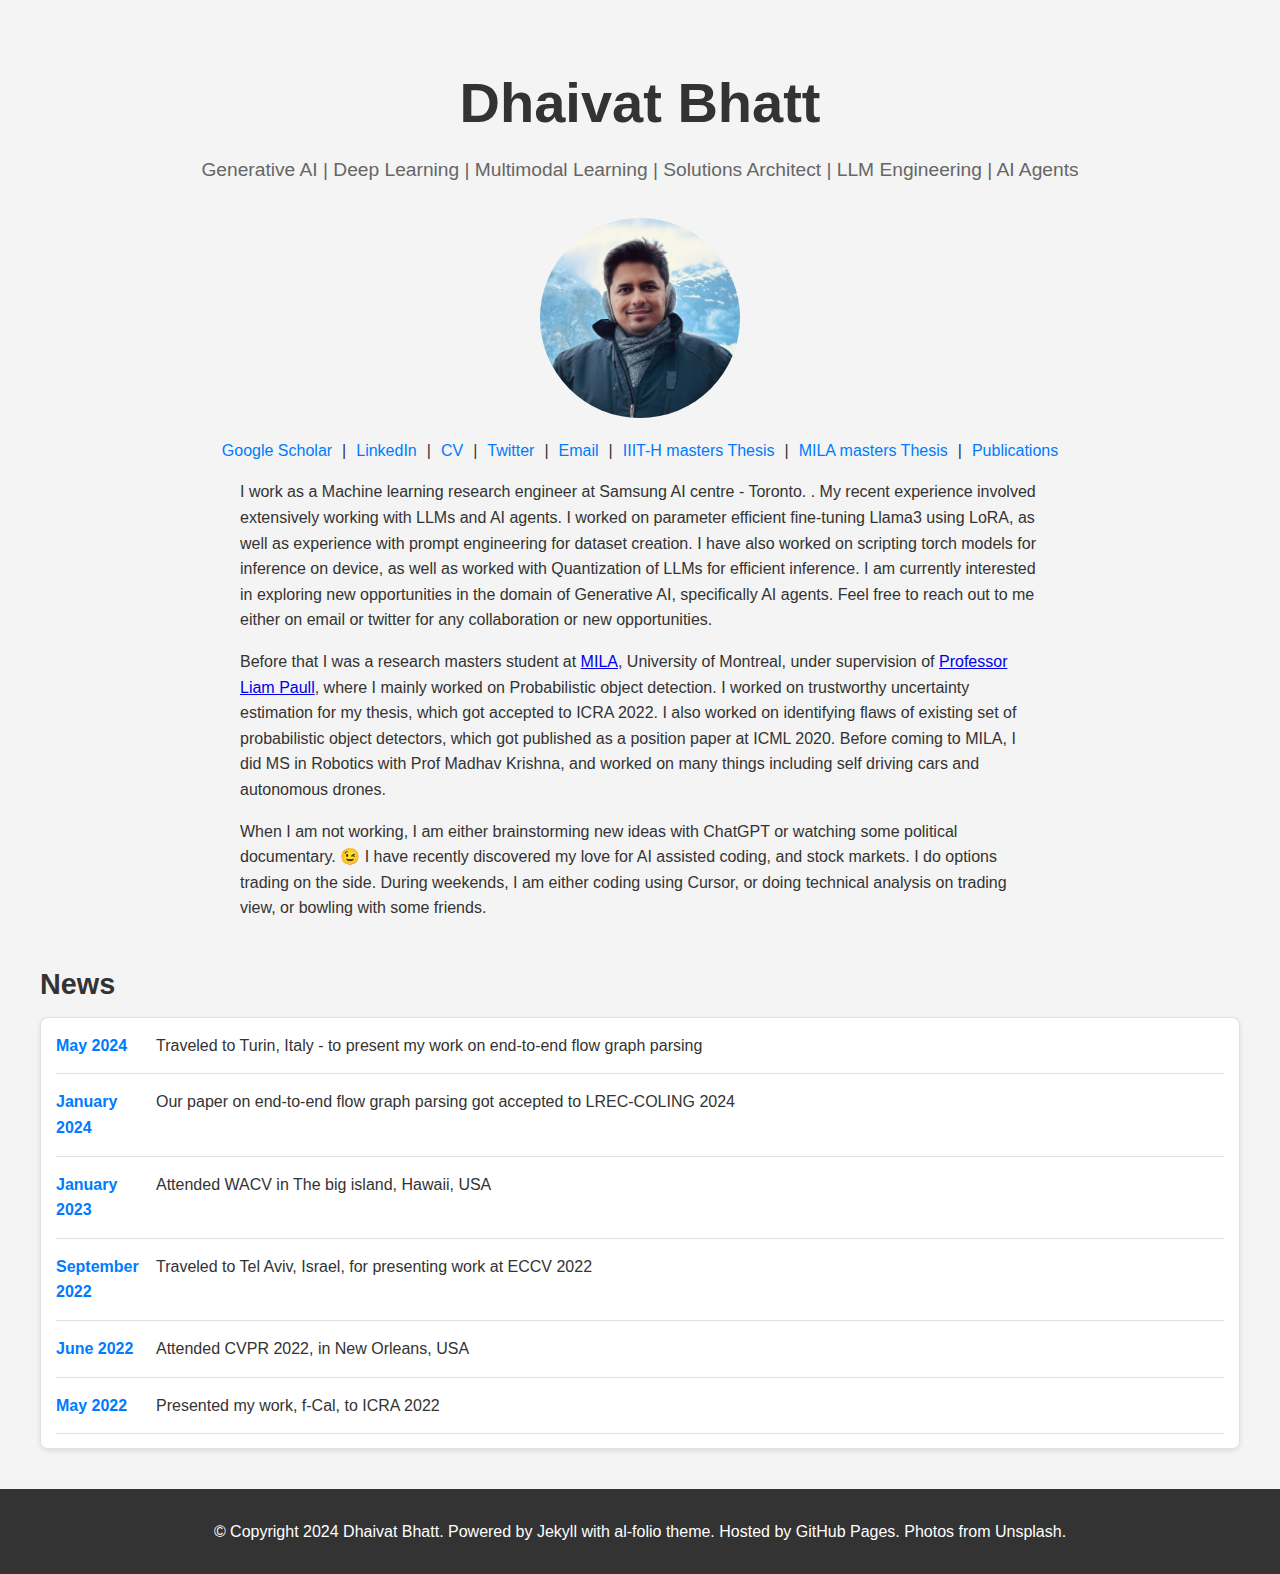
==== index.html @ ce20a888 "Github page 2024" ====
<!DOCTYPE html>
<html>

<head>
  <meta charset="utf-8">
  <meta name="viewport" content="width=device-width initial-scale=1" />
  <meta http-equiv="X-UA-Compatible" content="IE=edge">

  <title>Dhaivat Bhatt</title>
  <meta name="description" content="A simple, whitespace theme for academics. Based on [*folio](https://github.com/bogoli/-folio) design.">

  <link rel="shortcut icon" href="/assets/img/favicon.ico">
  <link rel="stylesheet" href="/assets/css/main.css">
  <link rel="canonical" href="/">
</head>

<body>
  <div class="page-content">
    <div class="wrapper">
      <div class="post">
        <header class="post-header">
          <h1 class="post-title">Dhaivat Bhatt</h1>
          <div class="keywords">
            Generative AI | Deep Learning | Multimodal Learning | Solutions Architect | LLM Engineering | AI Agents
          </div>
        </header>

        <article class="post-content clearfix">
          <div class="profile">
            <div class="profile-pic-container" style="width: 200px; height: 200px; display: flex; justify-content: center; overflow: hidden; border-radius: 50%;">
              <img class="profile-pic" src="/assets/img/profilepic.jpg" alt="Dhaivat Bhatt" style="width: 100%; height: auto; object-fit: cover; object-position: center;">
            </div>
            <div class="profile-info">
              <div class="social">
                <a href="https://scholar.google.com/citations?user=SWRDCwQAAAAJ" target="_blank">Google Scholar</a> |
                <a href="https://www.linkedin.com/in/dhaivat1729" target="_blank">LinkedIn</a> |
                <a href="assets/pdf/DhaivatCV.pdf" target="_blank">CV</a> |
                <a href="https://twitter.com/dhaivat1729" target="_blank">Twitter</a> |
                <a href="mailto:dhaivat1994@gmail.com">Email</a> |
                <a href="assets/pdf/IIITH_thesis.pdf" target="_blank">IIIT-H masters Thesis</a> |
                <a href="assets/pdf/UdeM_thesis.pdf" target="_blank">MILA masters Thesis</a> |
                <a href="publications/index.html">Publications</a>
              </div>
              <div class="profile-description">
                <p>I work as a Machine learning research engineer at Samsung AI centre - Toronto. . My recent experience involved extensively working with LLMs and AI agents. I worked on parameter efficient fine-tuning Llama3 using LoRA, as well as experience with prompt engineering for dataset creation. I have also worked on scripting torch models for inference on device, as well as worked with Quantization of LLMs for efficient inference. I am currently interested in exploring new opportunities in the domain of Generative AI, specifically AI agents. Feel free to reach out to me either on email or twitter for any collaboration or new opportunities.</p>

                <p>Before that I was a research masters student at <a href="https://mila.quebec/en/" target="_blank">MILA</a>, University of Montreal, under supervision of <a href="https://liampaull.ca" target="_blank">Professor Liam Paull</a>, where I mainly worked on Probabilistic object detection. I worked on trustworthy uncertainty estimation for my thesis, which got accepted to ICRA 2022. I also worked on identifying flaws of existing set of probabilistic object detectors, which got published as a position paper at ICML 2020. Before coming to MILA, I did MS in Robotics with Prof Madhav Krishna, and worked on many things including self driving cars and autonomous drones.</p>

                <p>When I am not working, I am either brainstorming new ideas with ChatGPT or watching some political documentary. 😉 I have recently discovered my love for AI assisted coding, and stock markets. I do options trading on the side. During weekends, I am either coding using Cursor, or doing technical analysis on trading view, or bowling with some friends.</p>
              </div>
            </div>
          </div>
        </article>

        <div class="news">
          <h2>News</h2>
          <div class="news-container">
            <div class="news-item">
              <div class="news-date">May 2024</div>
              <div class="news-content">Traveled to Turin, Italy - to present my work on end-to-end flow graph parsing</div>
            </div>
            <div class="news-item">
              <div class="news-date">January 2024</div>
              <div class="news-content">Our paper on end-to-end flow graph parsing got accepted to LREC-COLING 2024</div>
            </div>
            <div class="news-item">
              <div class="news-date">January 2023</div>
              <div class="news-content">Attended WACV in The big island, Hawaii, USA</div>
            </div>
            <div class="news-item">
              <div class="news-date">September 2022</div>
              <div class="news-content">Traveled to Tel Aviv, Israel, for presenting work at ECCV 2022</div>
            </div>
            <div class="news-item">
              <div class="news-date">June 2022</div>
              <div class="news-content">Attended CVPR 2022, in New Orleans, USA</div>
            </div>
            <div class="news-item">
              <div class="news-date">May 2022</div>
              <div class="news-content">Presented my work, f-Cal, to ICRA 2022</div>
            </div>
            <div class="news-item">
              <div class="news-date">June 2022</div>
              <div class="news-content">A paper I was part of, got accepted for Oral presentation at ECCV 2022</div>
            </div>
            <div class="news-item">
              <div class="news-date">September 2021</div>
              <div class="news-content">Joined Samsung AI centre - Toronto, as a Machine learning research engineer</div>
            </div>
            <div class="news-item">
              <div class="news-date">May 2021</div>
              <div class="news-content">I finished my masters at MILA, my work on calibrated uncertainty estimation got accepted to ICRA 2022</div>
            </div>
            <div class="news-item">
              <div class="news-date">May 2020</div>
              <div class="news-content">Our position paper on probabilistic object detection, got accepted to workshop at ICML 2020</div>
            </div>
            <div class="news-item">
              <div class="news-date">May 2020</div>
              <div class="news-content">Our work - Maple, received best paper award at ICRA awards ceremony</div>
            </div>
            <div class="news-item">
              <div class="news-date">January 2020</div>
              <div class="news-content">Maplite - a work in collaboration with CSAIL, MIT, was accepted for publication at ICRA + RAL</div>
            </div>
            <div class="news-item">
              <div class="news-date">September 2019</div>
              <div class="news-content">Joined MILA, University of Montreal - for masters in deep learning and robotics, under supervision of Professor Liam Paull</div>
            </div>
            <div class="news-item">
              <div class="news-date">August 2019</div>
              <div class="news-content">Got type C scholarship at University of Montreal</div>
            </div>
            <div class="news-item">
              <div class="news-date">July 2019</div>
              <div class="news-content">Paper on deep active localization accepted to Robotics and automation letters</div>
            </div>
            <div class="news-item">
              <div class="news-date">March 2019</div>
              <div class="news-content">IIIT masters thesis based work accepted to ROMAN 2019</div>
            </div>
            <div class="news-item">
              <div class="news-date">November 2018</div>
              <div class="news-content">Started working as visiting student researcher at MILA, with professor Liam Paull</div>
            </div>
            <div class="news-item">
              <div class="news-date">August 2018</div>
              <div class="news-content">Master thesis submitted and defended at IIIT Hyderabad</div>
            </div>
            <div class="news-item">
              <div class="news-date">September 2017</div>
              <div class="news-content">Presented my paper at IROS 2017, in Vancouver, Canada.</div>
            </div>
            <div class="news-item">
              <div class="news-date">August 2017</div>
              <div class="news-content">Got Microsoft travel grant (~1000$) and RAS travel grant (~644$) to attend IROS 2017</div>
            </div>
            <div class="news-item">
              <div class="news-date">June 2017</div>
              <div class="news-content">My first first author paper accepted to IROS 2017</div>
            </div>
            <div class="news-item">
              <div class="news-date">January 2016</div>
              <div class="news-content">Joined Robotics research centre - IIIT Hyderabad, for my Bachlors thesis</div>
            </div>
            <div class="news-item">
              <div class="news-date">January 2015</div>
              <div class="news-content">Selected for and participated in MIT media lab bootcamp organized at IIT Bombay</div>
            </div>
            <div class="news-item">
              <div class="news-date">December 2014</div>
              <div class="news-content">Interned as a computer vision intern at LV Prasad eye institute - innovation centre</div>
            </div>
            <div class="news-item">
              <div class="news-date">August 2012</div>
              <div class="news-content">Joined BITS Pilani for BE (Hons.) in Electronics and instrumentation</div>
            </div>
          </div>
        </div>

        
      </div>
    </div>
  </div>

  <footer>
    <div class="wrapper">
      &copy; Copyright 2024 Dhaivat Bhatt.
      Powered by <a href="http://jekyllrb.com/" target="_blank">Jekyll</a> with <a href="https://github.com/alshedivat/al-folio">al-folio</a> theme. Hosted by <a href="https://pages.github.com/" target="_blank">GitHub Pages</a>. Photos from <a href="https://unsplash.com" target="_blank">Unsplash</a>.
    </div>
  </footer>

  <!-- Load jQuery -->
  <script src="//code.jquery.com/jquery-1.12.4.min.js"></script>

  <!-- Load Common JS -->
  <script src="/assets/js/common.js"></script>

  <!-- Google Analytics -->
  <script>
    (function(i, s, o, g, r, a, m) {
      i['GoogleAnalyticsObject'] = r;
      i[r] = i[r] || function() {
        (i[r].q = i[r].q || []).push(arguments)
      }, i[r].l = 1 * new Date();
      a = s.createElement(o),
        m = s.getElementsByTagName(o)[0];
      a.async = 1;
      a.src = g;
      m.parentNode.insertBefore(a, m)
    })(window, document, 'script', '//www.google-analytics.com/analytics.js', 'ga');

    ga('create', 'UA-XXXXXXXXX', 'auto');
    ga('send', 'pageview');
  </script>

  <script>
    function toggleAbstract(id) {
      var abstract = document.getElementById(id);
      if (abstract.style.display === "none") {
        abstract.style.display = "block";
      } else {
        abstract.style.display = "none";
      }
    }
  </script>

</body>

</html>
---- assets/css/main.css ----
@charset "UTF-8";

/* General Styles */
body {
  font-family: Arial, sans-serif;
  line-height: 1.6;
  color: #333;
  background-color: #f4f4f4;
  margin: 0;
  padding: 0;
}

.wrapper {
  max-width: 1200px;
  margin: 0 auto;
  padding: 20px;
}

/* Header Styles */
.post-header {
  text-align: center;
  margin-bottom: 2rem;
}

.post-title {
  font-size: 3.5rem;
  font-weight: bold;
  color: #333;
  margin-bottom: 0.5rem;
}

.keywords {
  font-size: 1.2rem;
  color: #666;
  margin-bottom: 1.5rem;
}

/* Profile Styles */
.profile {
  display: flex;
  flex-direction: column;
  align-items: center;
  margin-bottom: 20px;
}

.profile-pic-container {
  width: 300px;
  height: 300px;
  overflow: hidden;
  border-radius: 50%;
  margin: 0 auto 20px;
}

.profile-pic {
  width: 100%;
  height: 100%;
  object-fit: cover;
  object-position: center;
}

.social {
  display: flex;
  justify-content: center;
  flex-wrap: wrap;
  gap: 10px;
  margin-bottom: 1rem;
}

.social a {
  color: #007bff;
  text-decoration: none;
  font-size: 1rem;
  transition: color 0.3s ease;
}

.social a:hover {
  text-decoration: underline;
}

.profile-description {
  text-align: left;
  max-width: 800px;
  margin: 0 auto;
}

/* News Styles */
.news {
  margin: 20px 0;
}

.news h2 {
  font-size: 1.8rem;
  margin-bottom: 10px;
}

.news-container {
  max-height: 400px;
  overflow-y: auto;
  border: 1px solid #e0e0e0;
  border-radius: 8px;
  padding: 15px;
  background-color: #fff;
  box-shadow: 0 2px 5px rgba(0,0,0,0.1);
}

.news-item {
  display: flex;
  margin-bottom: 15px;
  padding-bottom: 15px;
  border-bottom: 1px solid #e0e0e0;
}

.news-item:last-child {
  border-bottom: none;
  margin-bottom: 0;
  padding-bottom: 0;
}

.news-date {
  flex: 0 0 100px;
  font-weight: bold;
  color: #007bff;
}

.news-content {
  flex: 1;
}

/* Publications Styles */
.featured-publications {
  margin: 20px 0;
}

.featured-publications h2 {
  font-size: 1.8rem;
  margin-bottom: 10px;
}

.publication {
  margin-bottom: 20px;
  padding: 15px;
  background-color: #fff;
  border: 1px solid #e0e0e0;
  border-radius: 8px;
  box-shadow: 0 2px 5px rgba(0,0,0,0.1);
}

.publication h3 {
  font-size: 1.5rem;
  margin: 0 0 10px 0;
}

.publication p {
  margin: 5px 0;
}

.publication-links {
  margin-top: 10px;
}

.publication-links a {
  display: inline-block;
  margin-right: 10px;
  text-decoration: none;
  color: #007bff;
  padding: 5px 10px;
  border: 1px solid #007bff;
  border-radius: 4px;
  transition: background-color 0.3s, color 0.3s;
}

.publication-links a:hover {
  background-color: #007bff;
  color: #fff;
}

/* Footer Styles */
footer {
  background: #333;
  color: #fff;
  text-align: center;
  padding: 10px 0;
  position: relative;
  width: 100%;
}

footer a {
  color: #fff;
  text-decoration: none;
}

footer a:hover {
  color: #007bff;
}

/* Responsive Styles */
@media (max-width: 768px) {
  .post-title {
    font-size: 2.8rem;
  }

  .keywords {
    font-size: 1rem;
  }

  .profile-pic-container {
    width: 250px;
    height: 250px;
  }

  .profile-description {
    text-align: center;
  }

  .news-item {
    flex-direction: column;
  }

  .news-date {
    margin-bottom: 5px;
  }
}
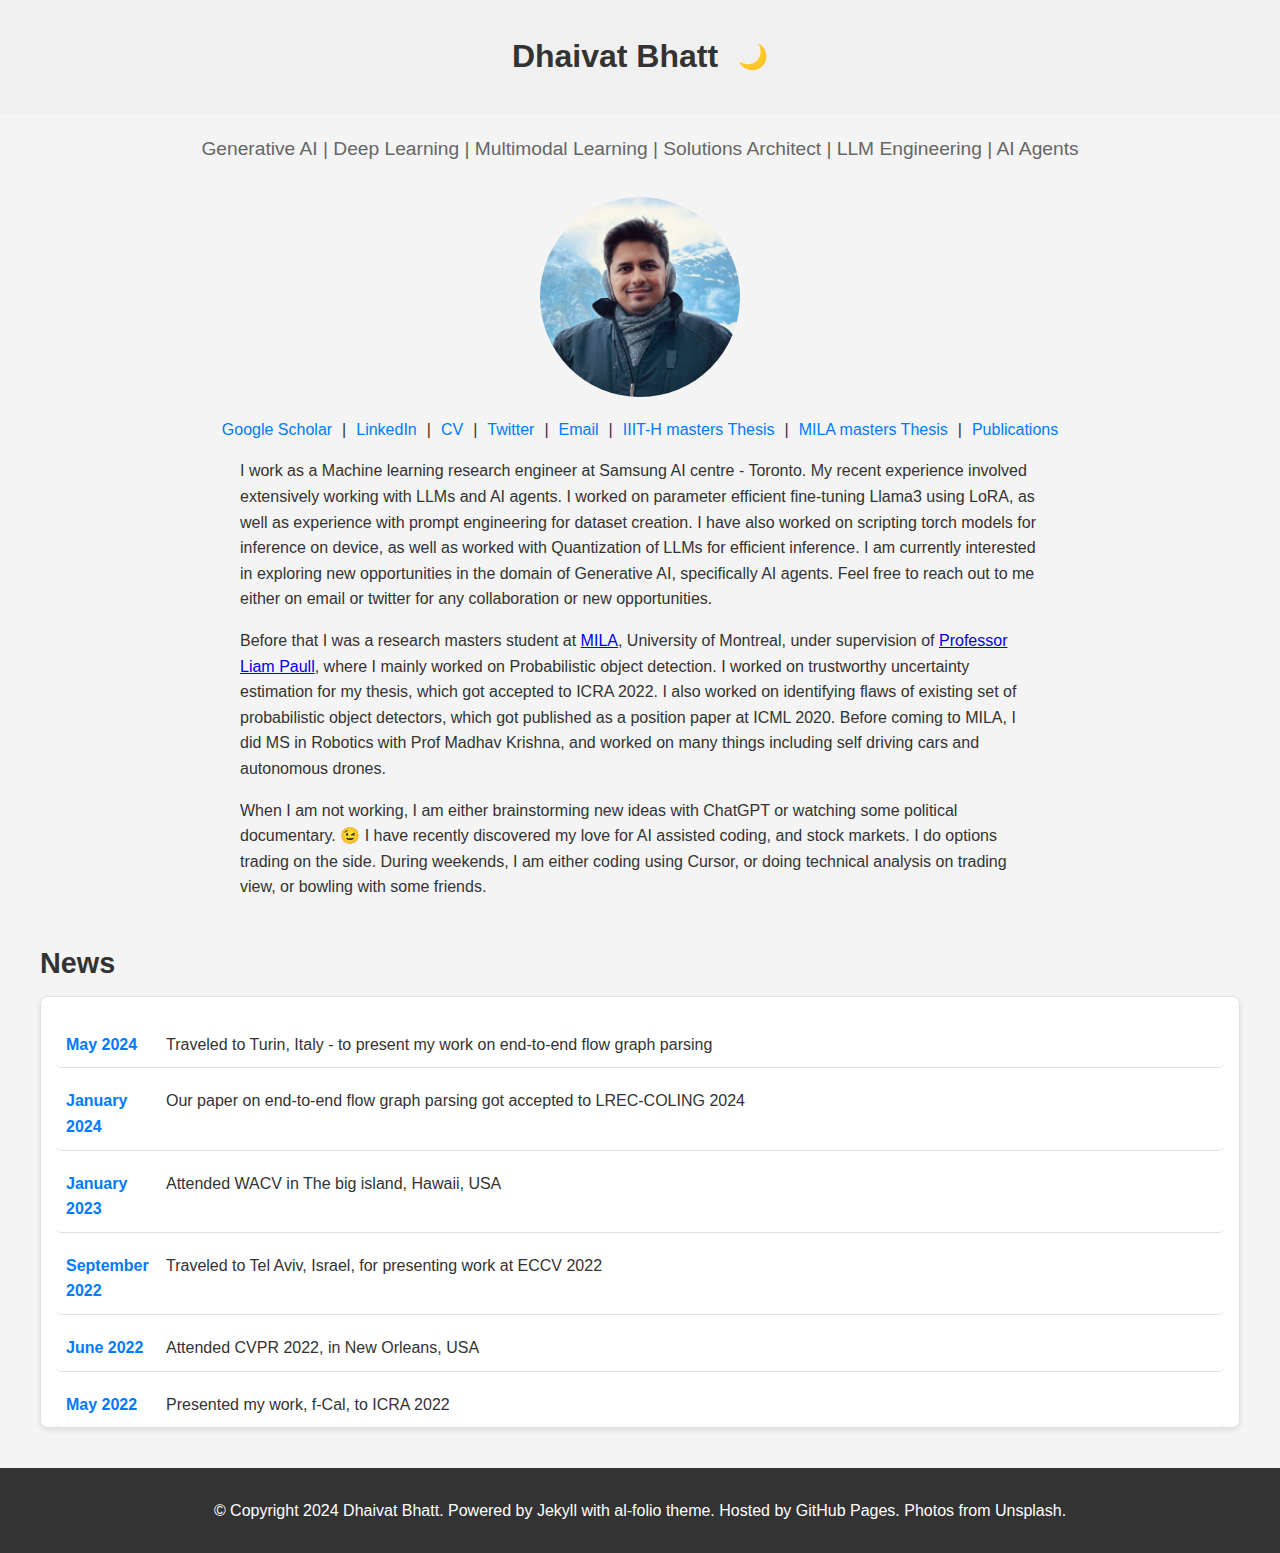
==== commit 5de4a4fb: "add night mode" ====
--- a/index.html
+++ b/index.html
@@ -12,14 +12,79 @@
   <link rel="shortcut icon" href="/assets/img/favicon.ico">
   <link rel="stylesheet" href="/assets/css/main.css">
   <link rel="canonical" href="/">
+  
+  <!-- Add this in the <head> section for styles -->
+  <style>
+    body {
+      transition: background-color 0.3s, color 0.3s;
+    }
+    body.dark-mode {
+      background-color: #121212;
+      color: #ffffff;
+    }
+    .modal {
+      display: none;
+      position: fixed;
+      z-index: 1;
+      left: 0;
+      top: 0;
+      width: 100%;
+      height: 100%;
+      overflow: auto;
+      background-color: rgb(0,0,0);
+      background-color: rgba(0,0,0,0.4);
+      padding-top: 60px;
+    }
+    .modal-content {
+      background-color: #fefefe;
+      margin: 5% auto;
+      padding: 20px;
+      border: 1px solid #888;
+      width: 80%;
+    }
+    .top-bar {
+      display: flex;
+      justify-content: center; /* Center the content */
+      align-items: center;
+      padding: 10px;
+      background-color: #f0f0f0;
+      transition: background-color 0.3s;
+    }
+    body.dark-mode .top-bar {
+      background-color: #1e1e1e;
+    }
+    .toggle-btn {
+      cursor: pointer;
+      font-size: 24px;
+      margin-left: 20px; /* Add some space between title and button */
+    }
+    .news-item {
+      background-color: rgba(255, 255, 255, 0.9); /* Light background for news items */
+      border-radius: 5px;
+      padding: 10px;
+      margin: 10px 0;
+      transition: background-color 0.3s, color 0.3s;
+    }
+    body.dark-mode .news-item {
+      background-color: #000000; /* Black background for dark mode */
+      color: #ffffff; /* White text for dark mode */
+    }
+    body.dark-mode .news-date {
+      color: #ffcc00; /* Yellow color for dates in dark mode */
+    }
+  </style>
 </head>
 
 <body>
+  <div class="top-bar">
+    <h1>Dhaivat Bhatt</h1>
+    <span id="toggleDarkModeBtn" class="toggle-btn">🌙</span> <!-- Moon icon for dark mode -->
+  </div>
+
   <div class="page-content">
     <div class="wrapper">
       <div class="post">
         <header class="post-header">
-          <h1 class="post-title">Dhaivat Bhatt</h1>
           <div class="keywords">
             Generative AI | Deep Learning | Multimodal Learning | Solutions Architect | LLM Engineering | AI Agents
           </div>
@@ -42,7 +107,7 @@
                 <a href="publications/index.html">Publications</a>
               </div>
               <div class="profile-description">
-                <p>I work as a Machine learning research engineer at Samsung AI centre - Toronto. . My recent experience involved extensively working with LLMs and AI agents. I worked on parameter efficient fine-tuning Llama3 using LoRA, as well as experience with prompt engineering for dataset creation. I have also worked on scripting torch models for inference on device, as well as worked with Quantization of LLMs for efficient inference. I am currently interested in exploring new opportunities in the domain of Generative AI, specifically AI agents. Feel free to reach out to me either on email or twitter for any collaboration or new opportunities.</p>
+                <p>I work as a Machine learning research engineer at Samsung AI centre - Toronto. My recent experience involved extensively working with LLMs and AI agents. I worked on parameter efficient fine-tuning Llama3 using LoRA, as well as experience with prompt engineering for dataset creation. I have also worked on scripting torch models for inference on device, as well as worked with Quantization of LLMs for efficient inference. I am currently interested in exploring new opportunities in the domain of Generative AI, specifically AI agents. Feel free to reach out to me either on email or twitter for any collaboration or new opportunities.</p>
 
                 <p>Before that I was a research masters student at <a href="https://mila.quebec/en/" target="_blank">MILA</a>, University of Montreal, under supervision of <a href="https://liampaull.ca" target="_blank">Professor Liam Paull</a>, where I mainly worked on Probabilistic object detection. I worked on trustworthy uncertainty estimation for my thesis, which got accepted to ICRA 2022. I also worked on identifying flaws of existing set of probabilistic object detectors, which got published as a position paper at ICML 2020. Before coming to MILA, I did MS in Robotics with Prof Madhav Krishna, and worked on many things including self driving cars and autonomous drones.</p>
 
@@ -158,7 +223,6 @@
           </div>
         </div>
 
-        
       </div>
     </div>
   </div>
@@ -176,34 +240,8 @@
   <!-- Load Common JS -->
   <script src="/assets/js/common.js"></script>
 
-  <!-- Google Analytics -->
-  <script>
-    (function(i, s, o, g, r, a, m) {
-      i['GoogleAnalyticsObject'] = r;
-      i[r] = i[r] || function() {
-        (i[r].q = i[r].q || []).push(arguments)
-      }, i[r].l = 1 * new Date();
-      a = s.createElement(o),
-        m = s.getElementsByTagName(o)[0];
-      a.async = 1;
-      a.src = g;
-      m.parentNode.insertBefore(a, m)
-    })(window, document, 'script', '//www.google-analytics.com/analytics.js', 'ga');
-
-    ga('create', 'UA-XXXXXXXXX', 'auto');
-    ga('send', 'pageview');
-  </script>
-
-  <script>
-    function toggleAbstract(id) {
-      var abstract = document.getElementById(id);
-      if (abstract.style.display === "none") {
-        abstract.style.display = "block";
-      } else {
-        abstract.style.display = "none";
-      }
-    }
-  </script>
+  <!-- Load your custom JS -->
+  <script src="/assets/js/script.js"></script>
 
 </body>
 
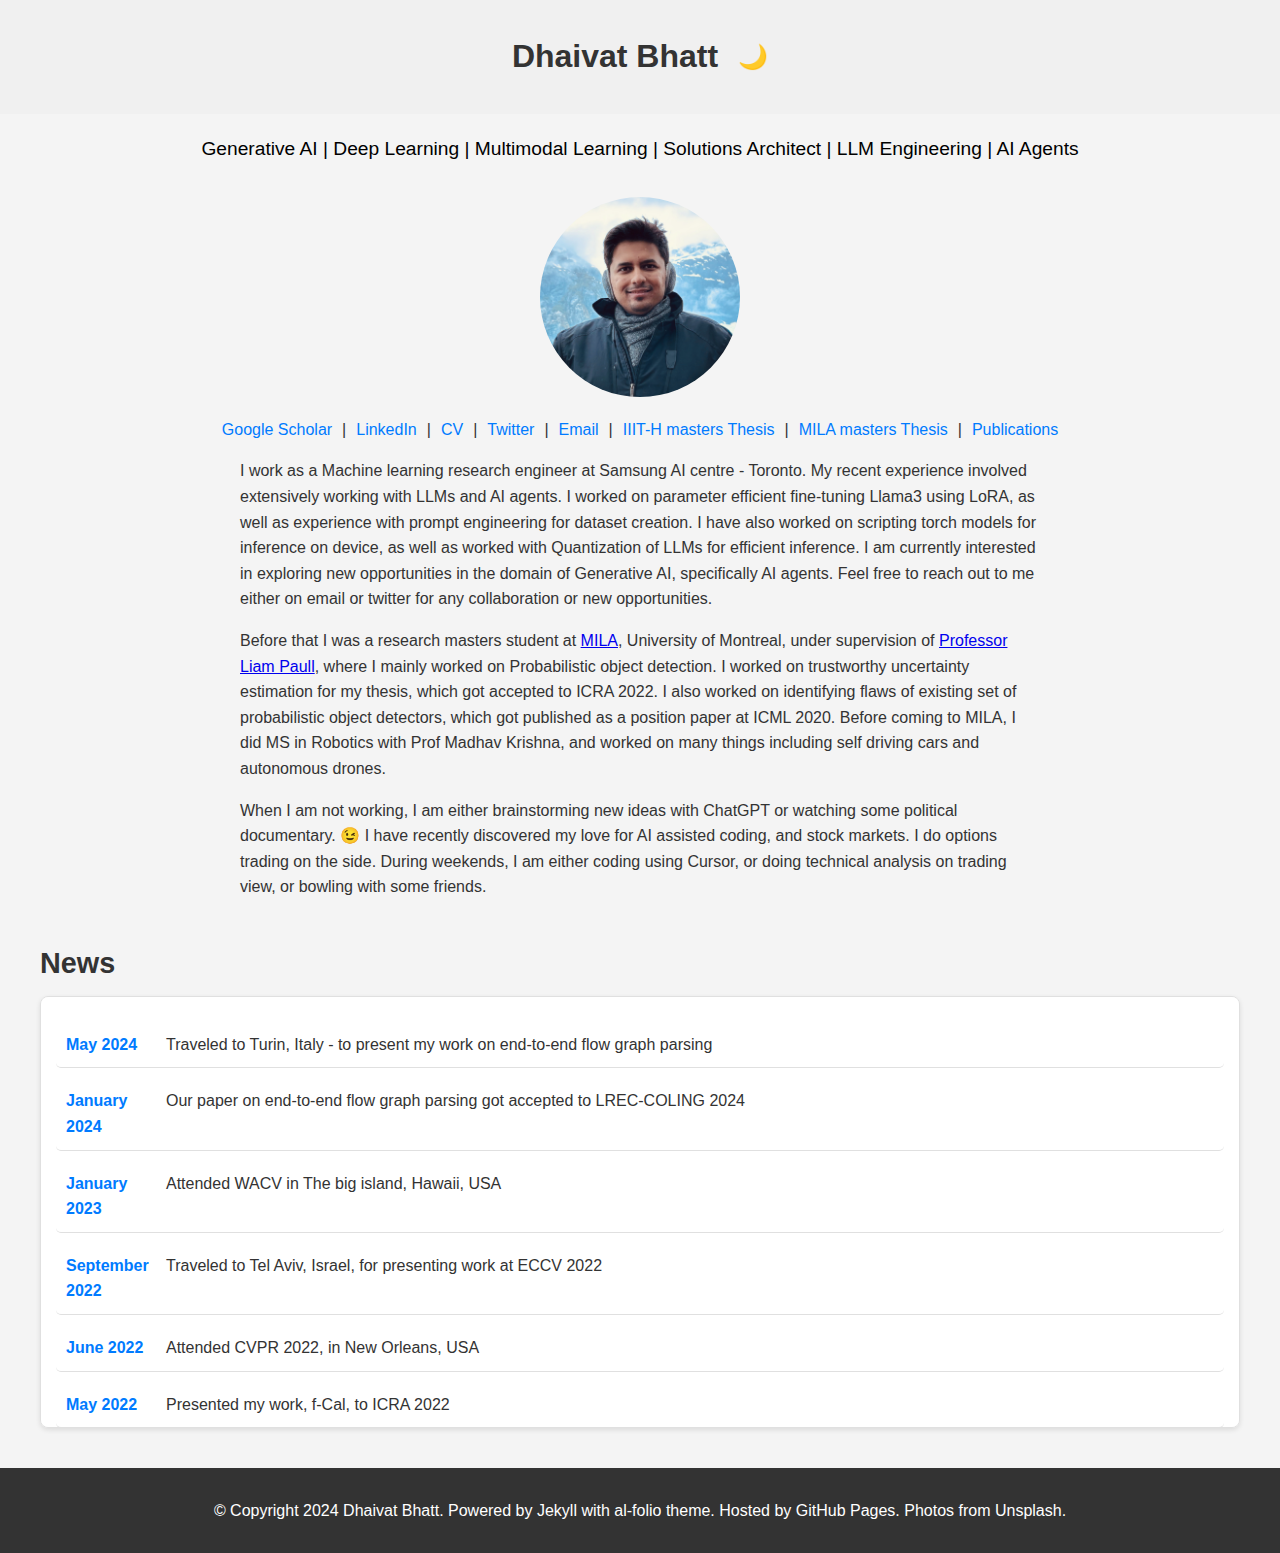
==== commit 99c51620: "Correct keyword color in toggle mode" ====
--- a/index.html
+++ b/index.html
@@ -71,6 +71,13 @@
     }
     body.dark-mode .news-date {
       color: #ffcc00; /* Yellow color for dates in dark mode */
+    }
+    .keywords {
+      color: #000000; /* Black text for light mode */
+      transition: color 0.3s;
+    }
+    body.dark-mode .keywords {
+      color: #ffffff; /* White text for dark mode */
     }
   </style>
 </head>
@@ -223,6 +230,15 @@
           </div>
         </div>
 
+        <!-- Modal HTML
+        <div id="myModal" class="modal">
+          <div class="modal-content">
+            <span id="closeModalBtn" style="cursor:pointer;">&times;</span>
+            <p>Some additional information can go here.</p>
+          </div>
+        </div>
+        <button id="openModalBtn">Open Modal</button> -->
+
       </div>
     </div>
   </div>
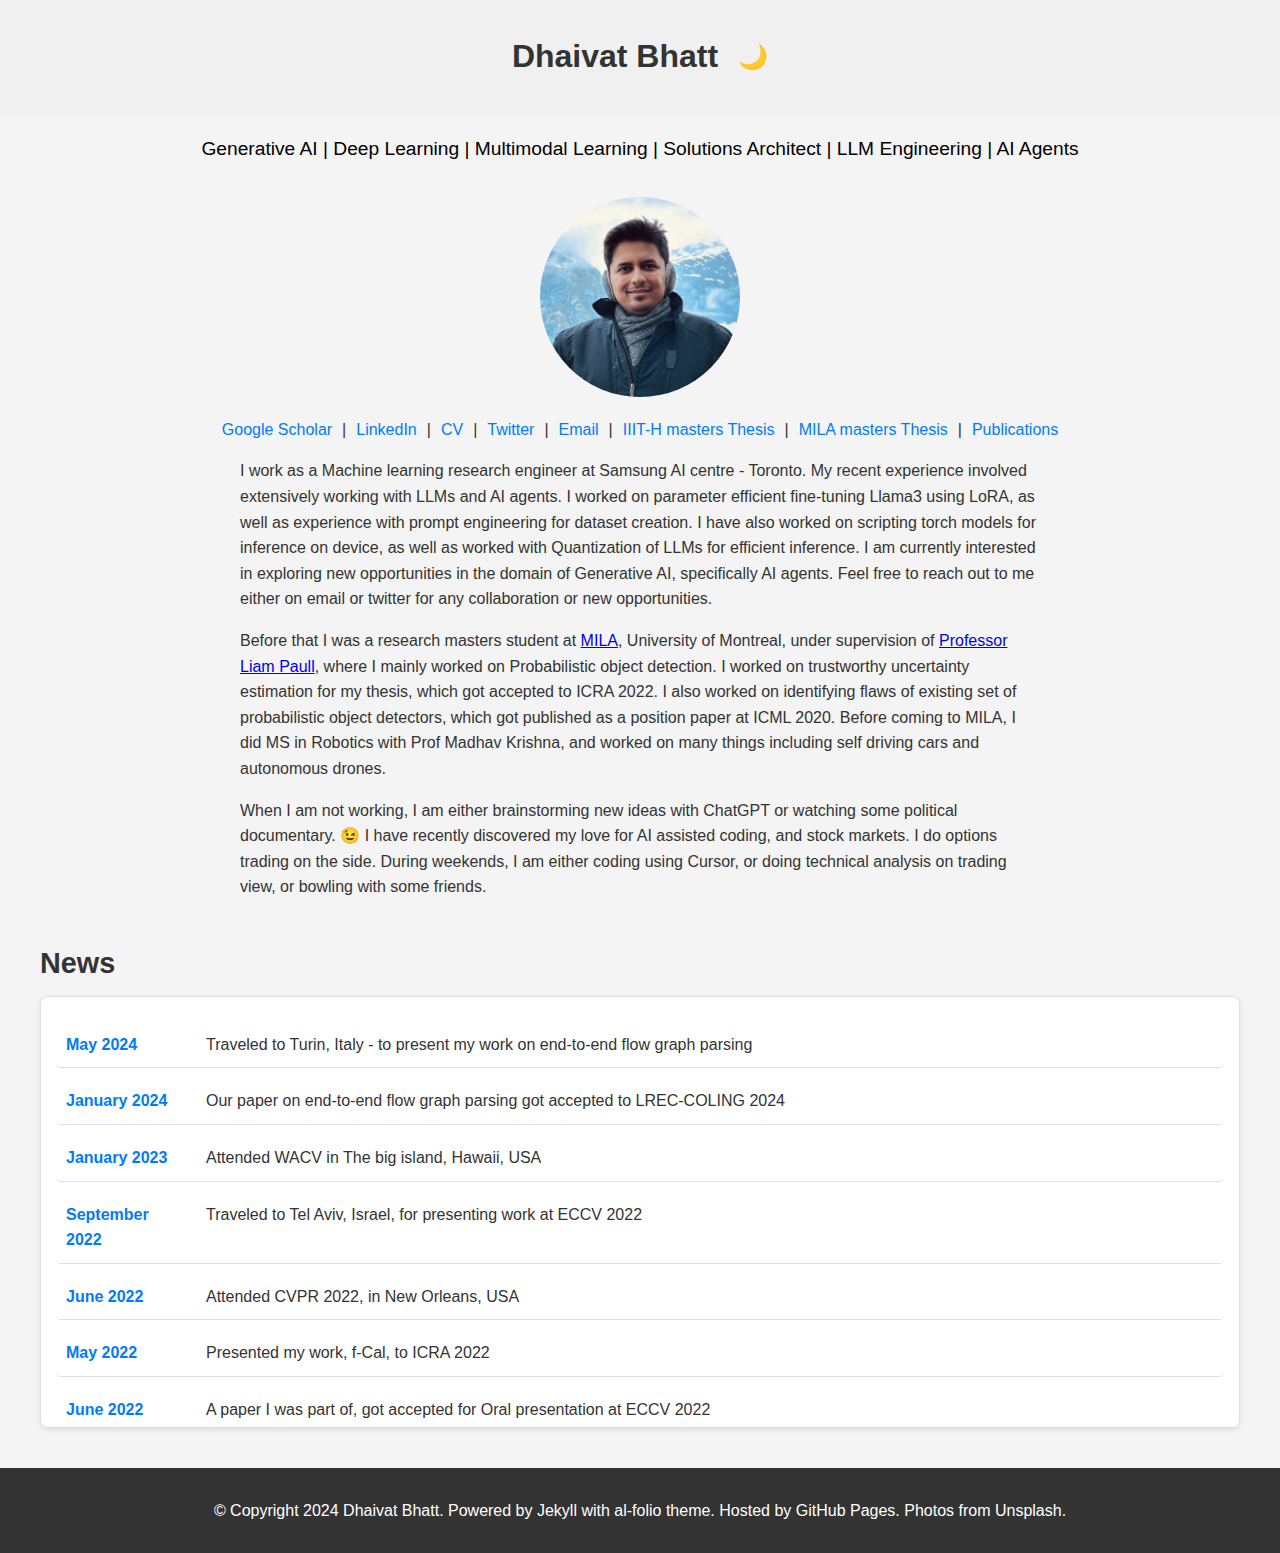
==== commit 3778f8ce: "better spacing in news section" ====
--- a/index.html
+++ b/index.html
@@ -44,7 +44,7 @@
     }
     .top-bar {
       display: flex;
-      justify-content: center; /* Center the content */
+      justify-content: center;
       align-items: center;
       padding: 10px;
       background-color: #f0f0f0;
@@ -56,28 +56,38 @@
     .toggle-btn {
       cursor: pointer;
       font-size: 24px;
-      margin-left: 20px; /* Add some space between title and button */
+      margin-left: 20px;
     }
     .news-item {
-      background-color: rgba(255, 255, 255, 0.9); /* Light background for news items */
+      background-color: rgba(255, 255, 255, 0.9);
       border-radius: 5px;
       padding: 10px;
       margin: 10px 0;
       transition: background-color 0.3s, color 0.3s;
+      display: flex;
+      align-items: flex-start;
+    }
+    .news-date {
+      min-width: 120px;
+      margin-right: 20px;
+      font-weight: bold;
+    }
+    .news-content {
+      flex: 1;
     }
     body.dark-mode .news-item {
-      background-color: #000000; /* Black background for dark mode */
-      color: #ffffff; /* White text for dark mode */
+      background-color: #000000;
+      color: #ffffff;
     }
     body.dark-mode .news-date {
-      color: #ffcc00; /* Yellow color for dates in dark mode */
+      color: #ffcc00;
     }
     .keywords {
-      color: #000000; /* Black text for light mode */
+      color: #000000;
       transition: color 0.3s;
     }
     body.dark-mode .keywords {
-      color: #ffffff; /* White text for dark mode */
+      color: #ffffff;
     }
   </style>
 </head>
@@ -85,7 +95,7 @@
 <body>
   <div class="top-bar">
     <h1>Dhaivat Bhatt</h1>
-    <span id="toggleDarkModeBtn" class="toggle-btn">🌙</span> <!-- Moon icon for dark mode -->
+    <span id="toggleDarkModeBtn" class="toggle-btn">🌙</span>
   </div>
 
   <div class="page-content">
@@ -230,15 +240,6 @@
           </div>
         </div>
 
-        <!-- Modal HTML
-        <div id="myModal" class="modal">
-          <div class="modal-content">
-            <span id="closeModalBtn" style="cursor:pointer;">&times;</span>
-            <p>Some additional information can go here.</p>
-          </div>
-        </div>
-        <button id="openModalBtn">Open Modal</button> -->
-
       </div>
     </div>
   </div>
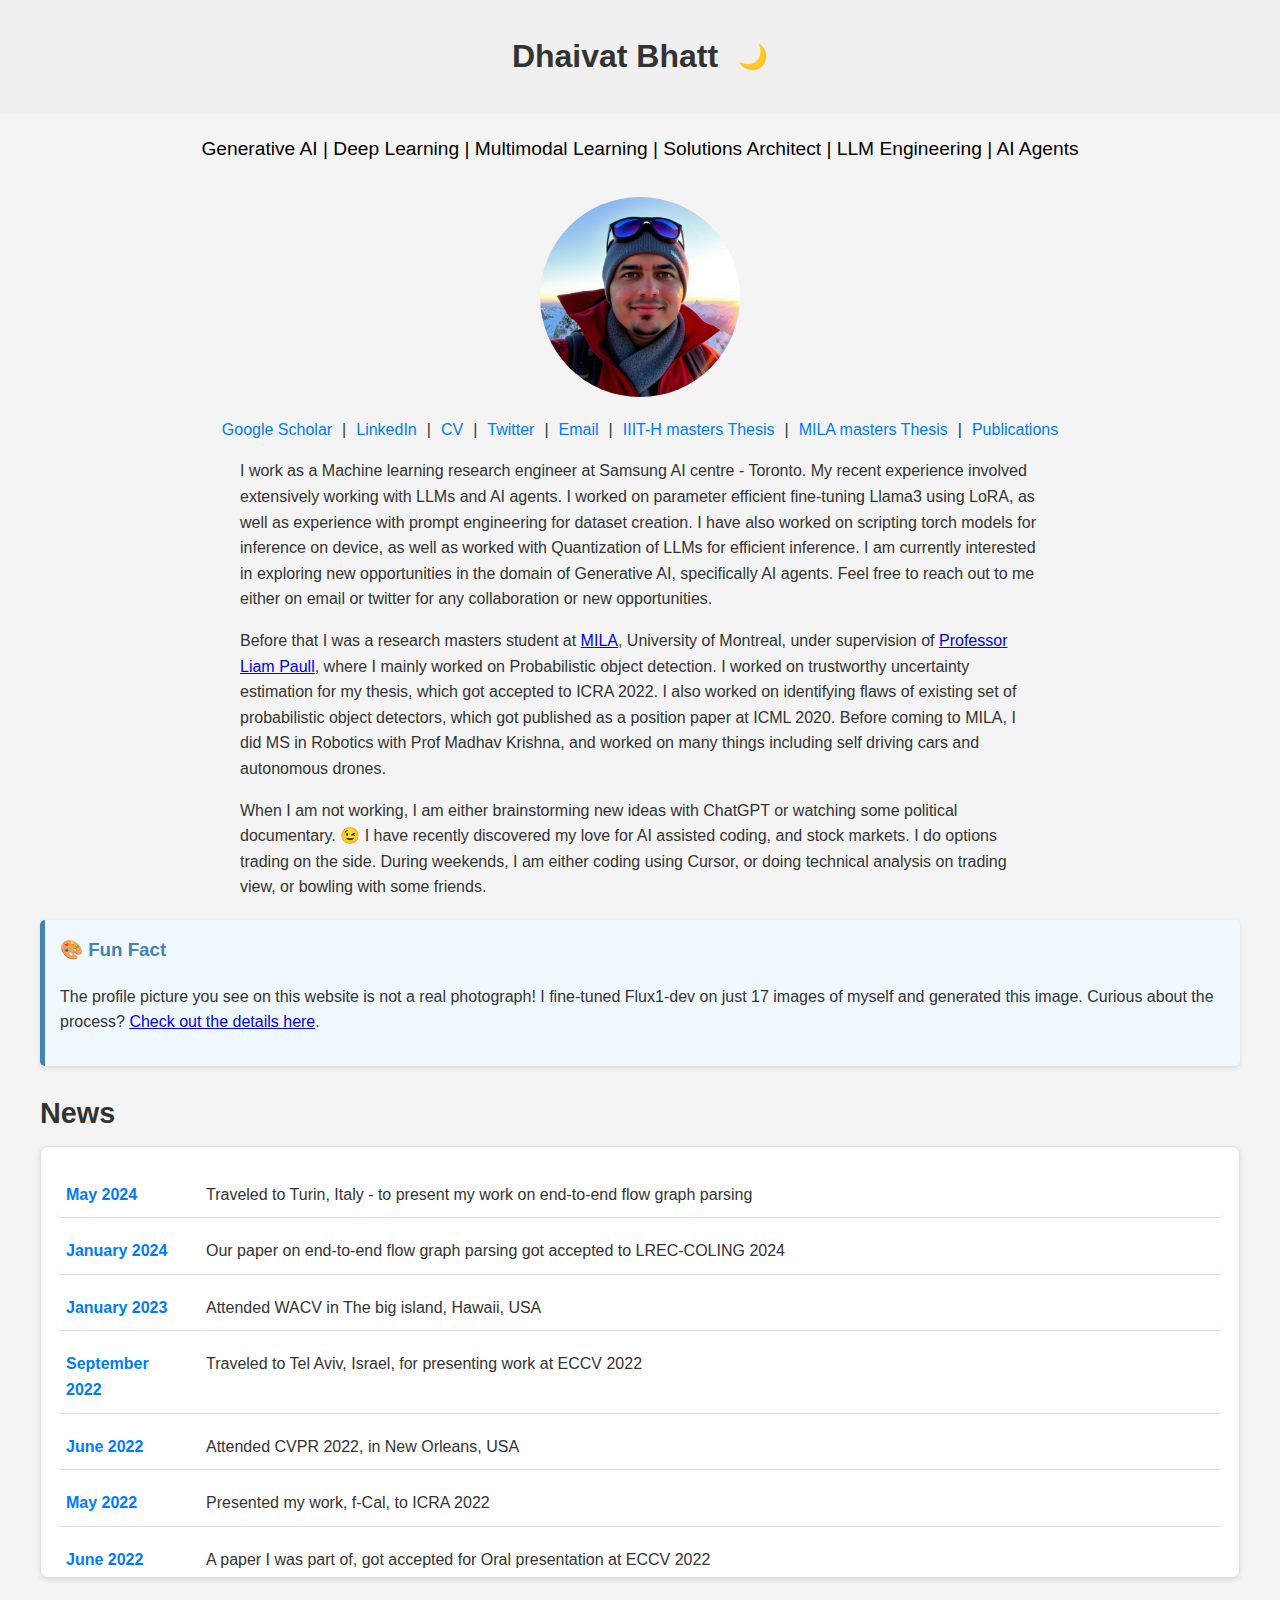
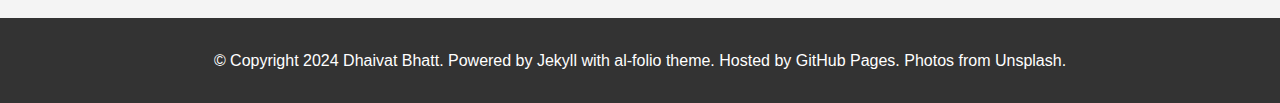
==== commit 449e77cc: "new profile pic and fun fact" ====
--- a/index.html
+++ b/index.html
@@ -88,6 +88,26 @@
     }
     body.dark-mode .keywords {
       color: #ffffff;
+    }
+    .fun-fact {
+      background-color: #f0f8ff;
+      border-left: 5px solid #4682b4;
+      padding: 15px;
+      margin-top: 20px;
+      border-radius: 5px;
+      box-shadow: 0 2px 4px rgba(0,0,0,0.1);
+      transition: background-color 0.3s, color 0.3s;
+    }
+    body.dark-mode .fun-fact {
+      background-color: #1e2a3a;
+      border-left-color: #6495ed;
+    }
+    .fun-fact h3 {
+      margin-top: 0;
+      color: #4682b4;
+    }
+    body.dark-mode .fun-fact h3 {
+      color: #6495ed;
     }
   </style>
 </head>
@@ -130,6 +150,10 @@
 
                 <p>When I am not working, I am either brainstorming new ideas with ChatGPT or watching some political documentary. 😉 I have recently discovered my love for AI assisted coding, and stock markets. I do options trading on the side. During weekends, I am either coding using Cursor, or doing technical analysis on trading view, or bowling with some friends.</p>
               </div>
+              <div class="fun-fact">
+                <h3>🎨 Fun Fact</h3>
+                <p>The profile picture you see on this website is not a real photograph! I fine-tuned Flux1-dev on just 17 images of myself and generated this image. Curious about the process? <a href="https://www.linkedin.com/posts/dhaivat1729_last-few-days-i-was-working-on-finetuning-activity-7239748672584884225-67Uz/?utm_source=share&utm_medium=member_ios" target="_blank">Check out the details here</a>.</p>
+              </div>
             </div>
           </div>
         </article>
